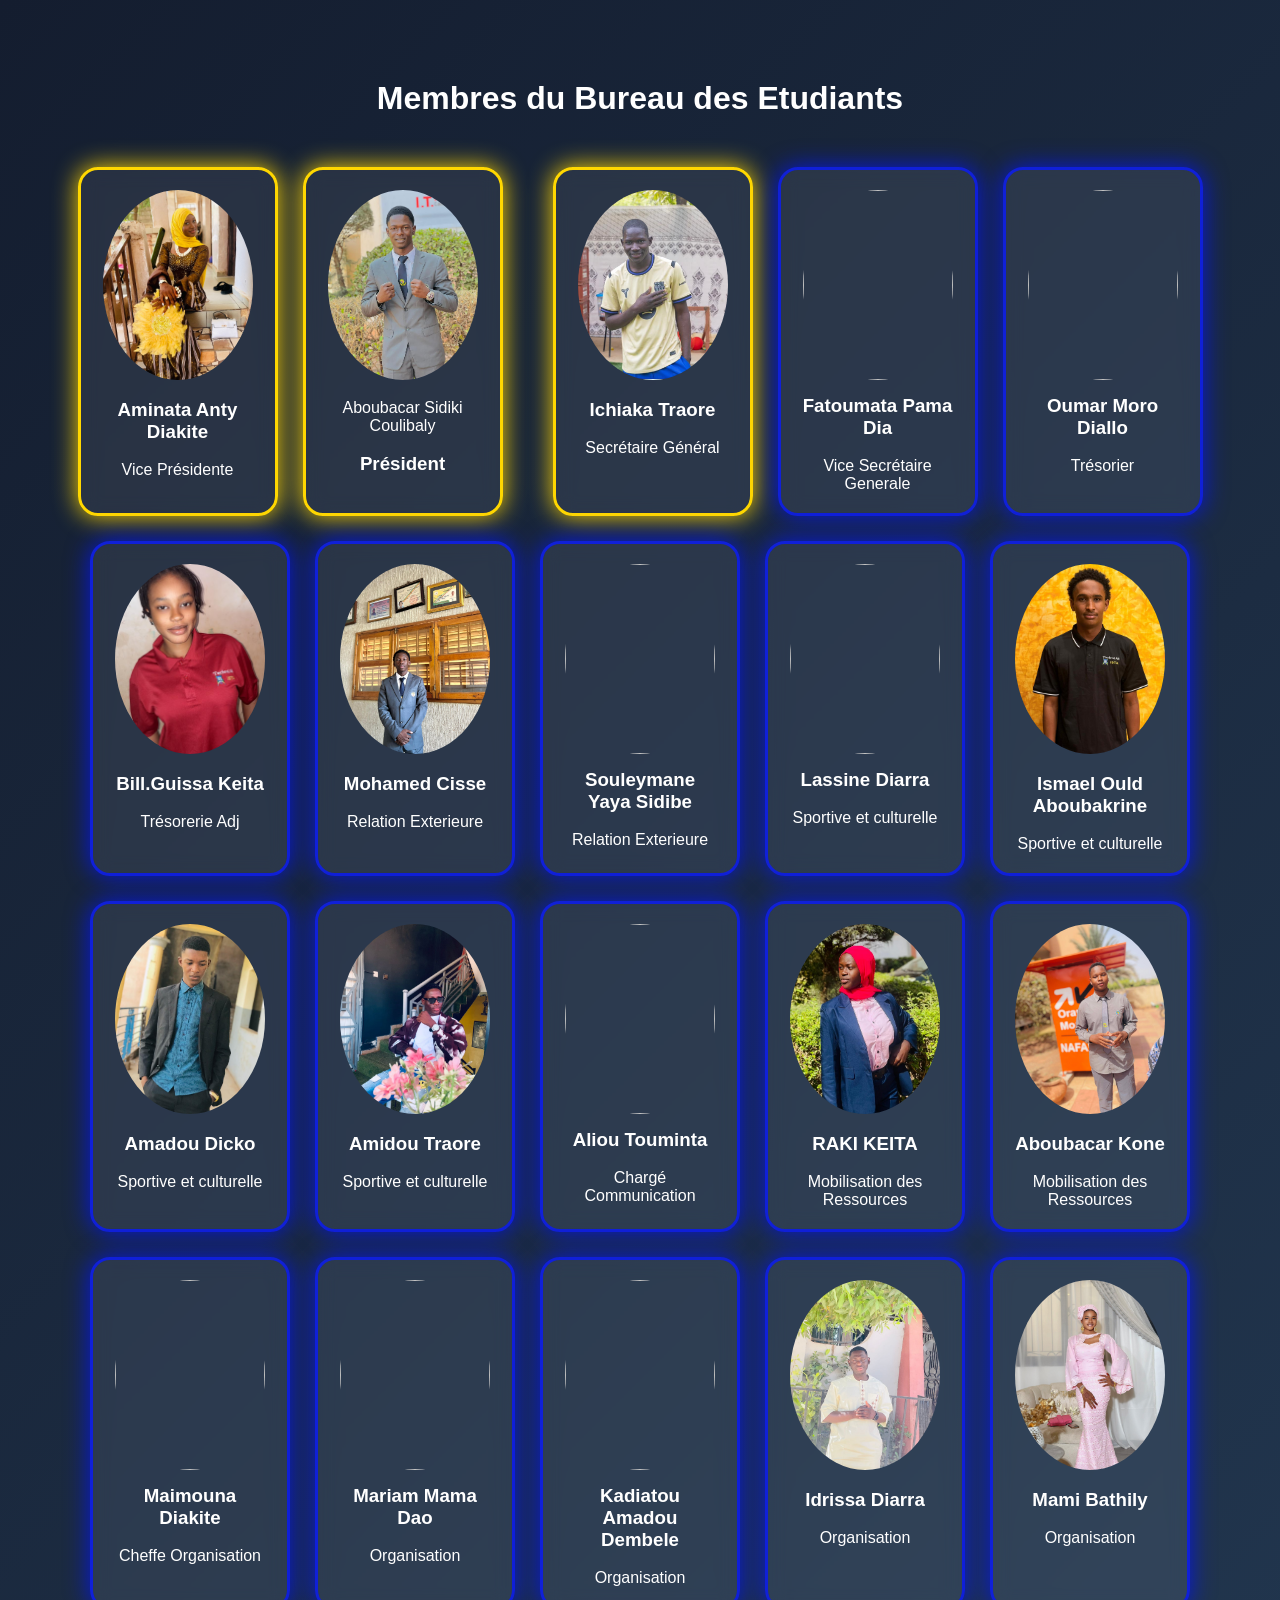
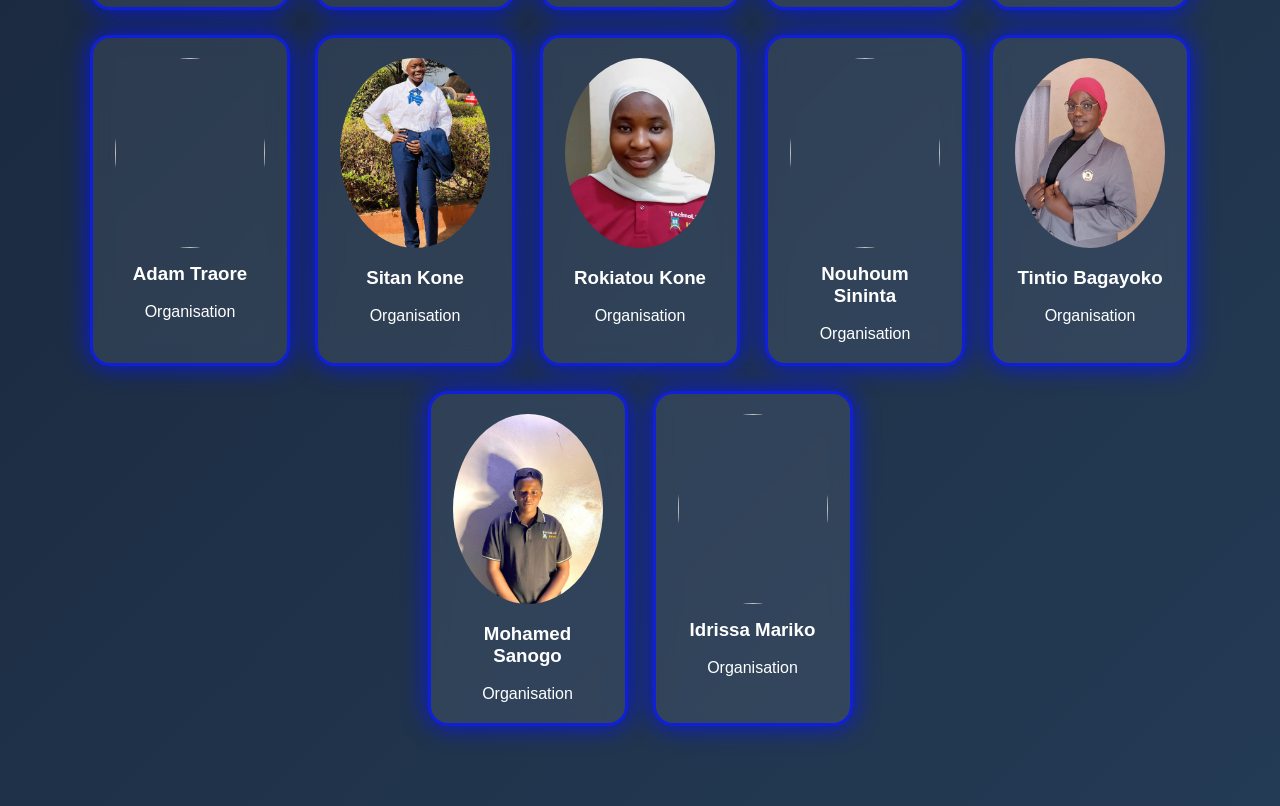
==== membres.html @ 7562a686 "Add files via upload" ====
<!DOCTYPE html>
<html lang="en">
<head>
    <meta charset="UTF-8">
    <meta name="viewport" content="width=device-width, initial-scale=1.0">
    <title>Membres</title>
    <link rel="stylesheet" href="style.css">
</head>
<body>
    <section id="members" class="members-section">
    <h2>Membres du Bureau des Etudiants</h2>
    

    <div class="members-container">

        <div class="card principal">
            <img src="image/Aminata Anty Diakite L2 FC.jpg">
            <h3>Aminata Anty Diakite</h3> <br>
            Vice Présidente <br>
        </div>
        <div class="card principal">
            <img src="image/PRES.jpeg">
            <br> Aboubacar Sidiki Coulibaly <br> <br>
            <h3>Président</h3>
        </div>
        <br>
        <div class="card principal">
            <img src="image/Ichiaka Traore.jpg">
            <h3>Ichiaka Traore</h3> <br>
            Secrétaire Général
        </div>
        <div class="card"><img src="image/Dia.jpeg"><h3>Fatoumata Pama Dia</h3> <br>Vice Secrétaire Generale</div>
        <div class="card"><img src="image/MORO.jpeg"><h3>Oumar Moro Diallo</h3> <br> Trésorier</div>
        <div class="card"><img src="image/Bill Guissq Keitq.jpeg"><h3>Bill.Guissa Keita</h3> <br> Trésorerie Adj</div>
        <div class="card"><img src="image/Mohamed Cisse L1 GLT.jpg"><h3>Mohamed Cisse</h3> <br> Relation Exterieure</div>
        <div class="card"><img src="image/Thierno.jpeg"><h3>Souleymane Yaya Sidibe</h3> <br> Relation Exterieure</div>
        <div class="card"><img src="image/lass.png"><h3>Lassine Diarra</h3> <br> Sportive et culturelle</div>
        <div class="card"><img src="image/ismael.jpeg"><h3>Ismael Ould Aboubakrine</h3> <br> Sportive et culturelle</div>
        <div class="card"><img src="image/Amadou Dicko L1 GLT.jpg"><h3>Amadou Dicko</h3> <br> Sportive et culturelle</div>
        <div class="card"><img src="image/Amidou Traore L3 GLT.jpg"><h3>Amidou Traore</h3> <br> Sportive et culturelle</div>
        <div class="card"><img src="image/Ghost.jpeg"><h3>Aliou Touminta</h3> <br> Chargé Communication</div>
        <div class="card"><img src="image/RAKI KEITA L2 MKT.jpg"><h3>RAKI KEITA</h3> <br> Mobilisation des Ressources</div>
        <div class="card"><img src="image/Aboubacar Kone.jpg"><h3>Aboubacar Kone</h3> <br> Mobilisation des Ressources</div>
        <div class="card"><img src="image/Dyjo.jpeg"><h3>Maimouna Diakite</h3> <br>Cheffe Organisation</div>
         <div class="card"><img src="image/Zel.jpeg"><h3>Mariam Mama Dao</h3> <br> Organisation</div>
        <div class="card"><img src="image/Kadiatou Amadou Dembele.jpeg"><h3>Kadiatou Amadou Dembele</h3> <br> Organisation</div>
        <div class="card"><img src="image/Idrissa Diarra L1 GLT.jpg"><h3>Idrissa Diarra</h3> <br> Organisation</div>
        <div class="card"><img src="image/Mami Bathily L2 GLT.jpg"><h3>Mami Bathily</h3> <br> Organisation</div>
        <div class="card"><img src="image/Adam Traore.jpeg"><h3>Adam Traore</h3> <br> Organisation</div>
        <div class="card"><img src="image/Sitan Kone.jpg"><h3>Sitan Kone</h3> <br> Organisation </div>
        <div class="card"><img src="image/rokiatou kone.jpeg"><h3>Rokiatou Kone</h3> <br>Organisation </div>
        <div class="card"><img src="image/Sininta.jpeg"><h3>Nouhoum Sininta</h3> <br>Organisation </div>
        <div class="card"><img src="image/tintio bagayoko.jpeg"><h3>Tintio Bagayoko</h3> <br>Organisation </div>
        <div class="card"><img src="image/Mohamed Sanago.jpeg"><h3>Mohamed Sanogo </h3><br> Organisation</div>
        <div class="card"><img src="image/Idrissa Mariko.jpeg"><h3>Idrissa Mariko </h3><br> Organisation</div>
    </div>
</section>
</body>
</html>
---- style.css ----
*{
    margin:0;
    padding:0;
    box-sizing:border-box;
    font-family:'Poppins', sans-serif;
}

body{
    background:linear-gradient(135deg,#141d2f,#243B55);
    color:white;
}

/* HERO */

.hero{
    height:100vh;
    display:flex;
    flex-direction:column;
    justify-content:center;
    align-items:center;
    text-align:center;
}

.title{
    font-size:25px;
    animation:fadeIn 1.5s ease-in-out;
}
.header-logos{
    display:flex;
    justify-content:space-between;
    align-items:center;
    padding:20px;
    background-color:linear-gradient(135deg,#141d2f,#243B55) ;
}

.header-logos img{
    height:100px;
    background-color: linear-gradient(135deg,#141d2f,#243B55);
}

.subtitle{
    margin:20px 0;
    font-size:18px;
    opacity:0.8;
    animation:fadeIn 1.5s ease-in-out;

}


.btn{
    padding:12px 25px;
    background:#00c6ff;
    border-radius:30px;
    text-decoration:none;
    color:white;
    transition:0.3s;
}

.btn:hover{
    background:#0072ff;
    transform:scale(1.1);
}

/* MEMBERS */

.members-section{
    padding:80px 40px;
    text-align:center;
}

.members-section h2{
    margin-bottom:50px;
    font-size:32px;
}

.members-container{
    display:flex;
    flex-wrap:wrap;
    justify-content:center;
    gap:25px;
    flex-wrap: wrap;
}

.card{
    background:rgba(255,255,255,0.08);
    backdrop-filter:blur(10px);
    border-radius:20px;
    padding:20px;
    width:200px;
    transition:0.4s;
     border:3px solid rgb(16, 32, 216);
    box-shadow:0 0 25px rgb(5, 23, 225);
}

.card:hover{
    transform:translateY(-10px);
}

.card img{
    width:150px;
    height:190px;
    border-radius:50%;
    object-fit:cover;
    margin-bottom:15px;
}

/* PRINCIPAL MEMBERS */

.principal{
    border:3px solid gold;
    box-shadow:0 0 25px gold;
}

/* ANIMATION */

@keyframes fadeIn{
    from{opacity:0; transform:translateY(30px);}
    to{opacity:1; transform:translateY(0);}
}

/* RESPONSIVE */

@media(max-width:768px){
    .title{font-size:30px;}
    .card{width:150px;}
}
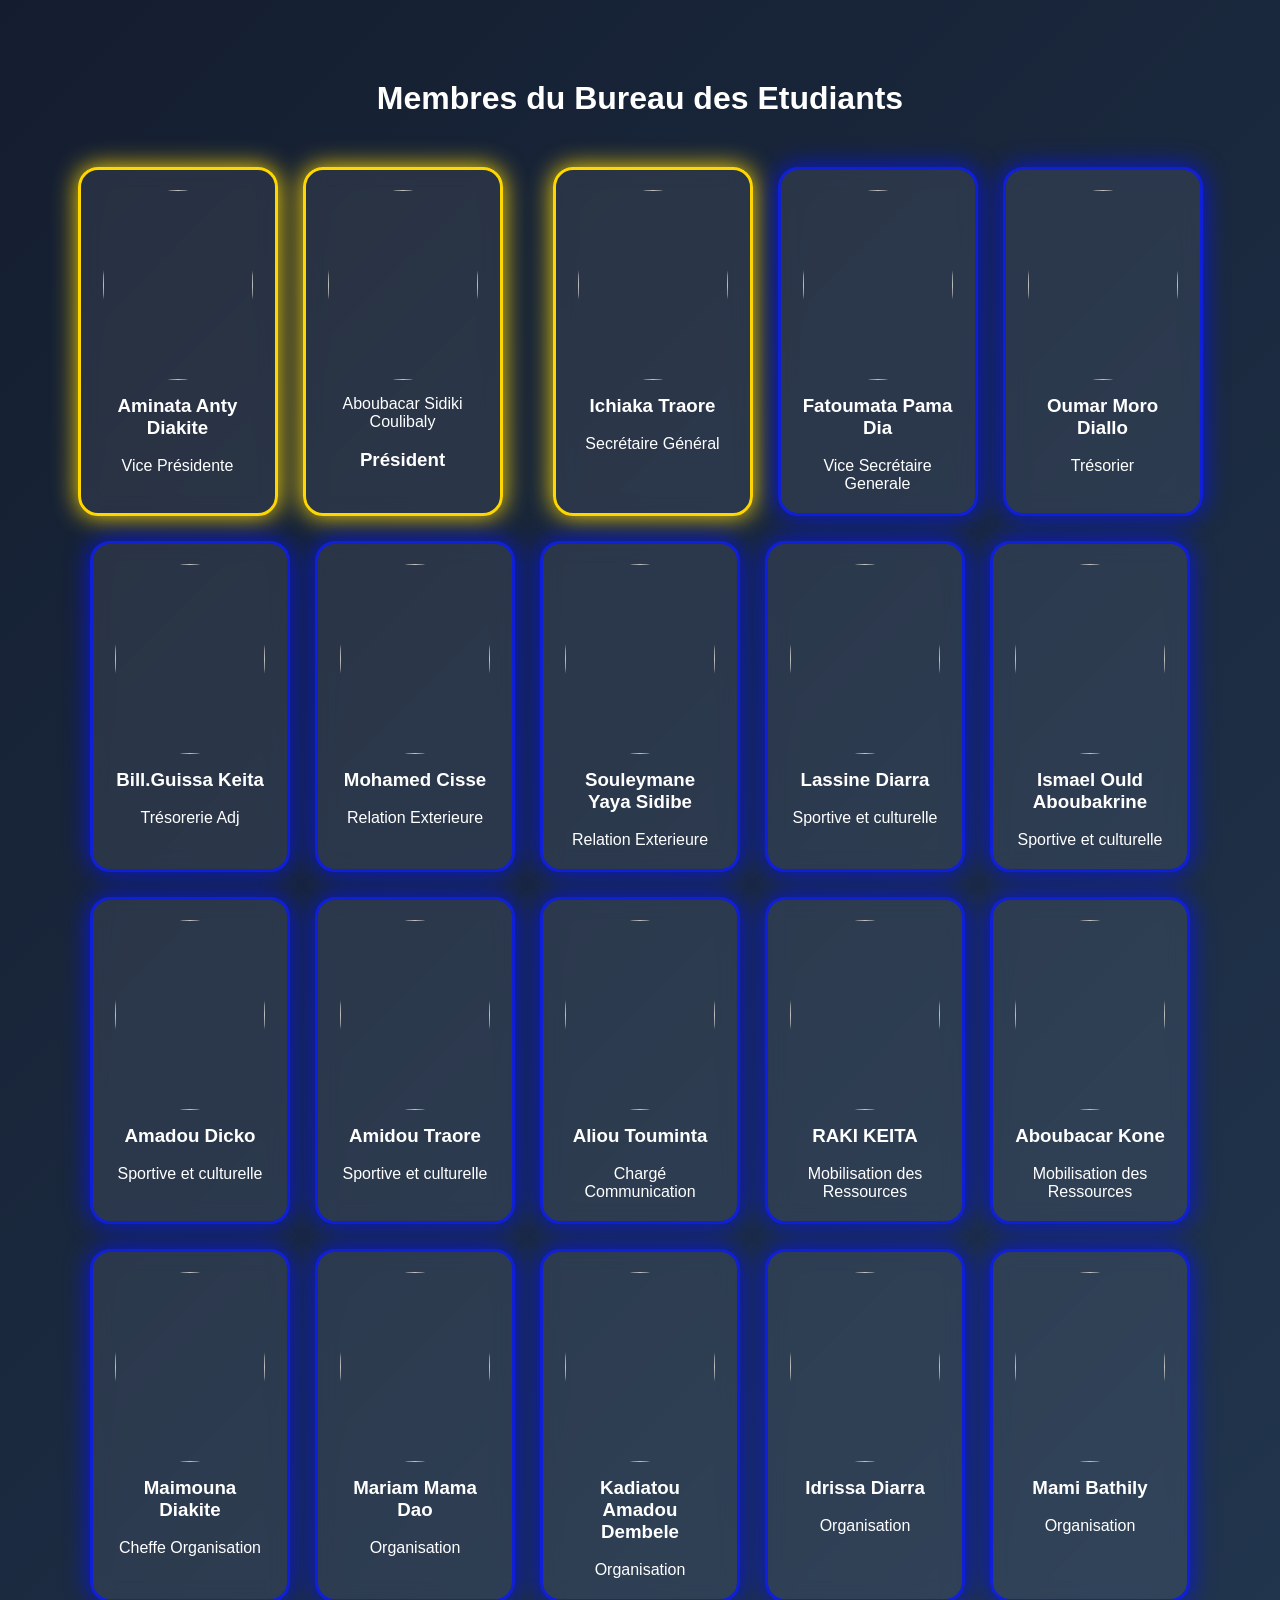
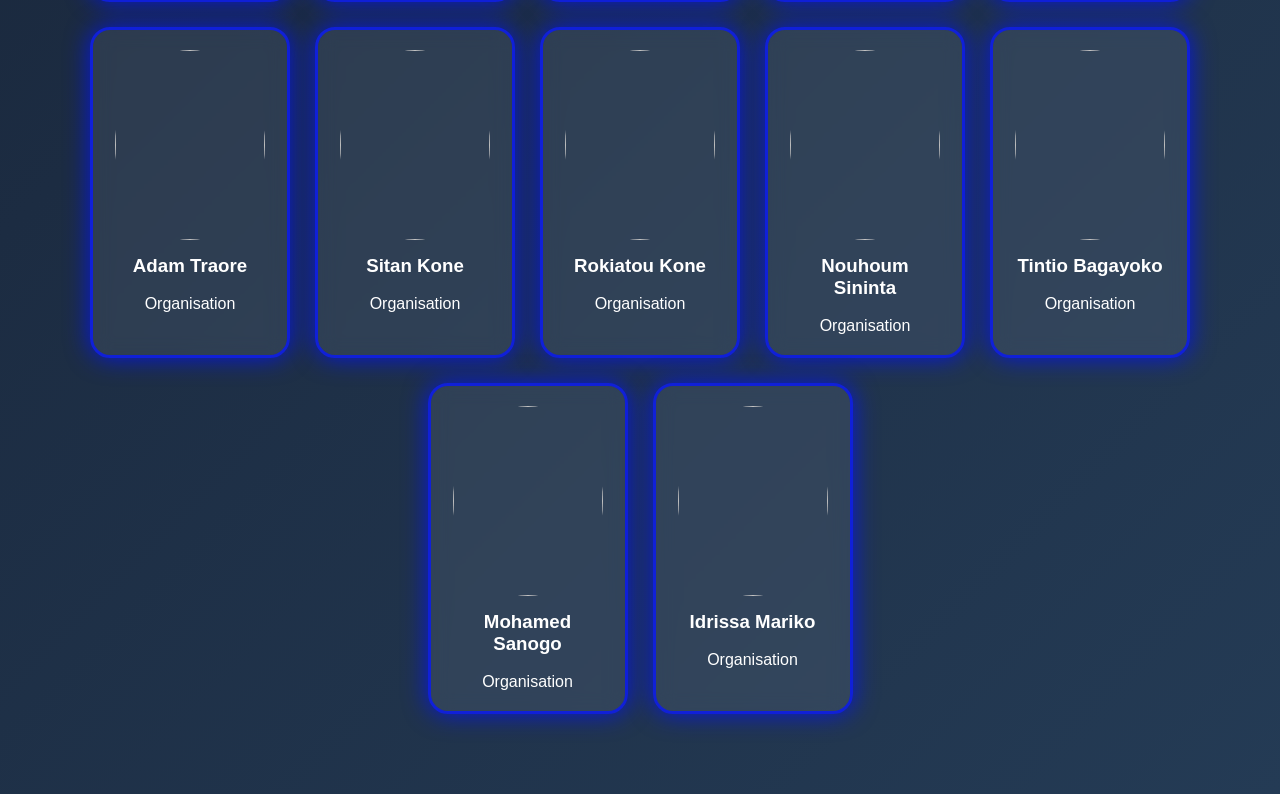
==== commit f3ae92a5: "Add files via upload" ====
--- a/membres.html
+++ b/membres.html
@@ -33,26 +33,26 @@
         <div class="card"><img src="image/MORO.jpeg"><h3>Oumar Moro Diallo</h3> <br> Trésorier</div>
         <div class="card"><img src="image/Bill Guissq Keitq.jpeg"><h3>Bill.Guissa Keita</h3> <br> Trésorerie Adj</div>
         <div class="card"><img src="image/Mohamed Cisse L1 GLT.jpg"><h3>Mohamed Cisse</h3> <br> Relation Exterieure</div>
-        <div class="card"><img src="image/Thierno.jpeg"><h3>Souleymane Yaya Sidibe</h3> <br> Relation Exterieure</div>
-        <div class="card"><img src="image/lass.png"><h3>Lassine Diarra</h3> <br> Sportive et culturelle</div>
+        <div class="card"><img src="image/YAYA.jpeg"><h3>Souleymane Yaya Sidibe</h3> <br> Relation Exterieure</div>
+        <div class="card"><img src="image/LASSINE.jpeg"><h3>Lassine Diarra</h3> <br> Sportive et culturelle</div>
         <div class="card"><img src="image/ismael.jpeg"><h3>Ismael Ould Aboubakrine</h3> <br> Sportive et culturelle</div>
         <div class="card"><img src="image/Amadou Dicko L1 GLT.jpg"><h3>Amadou Dicko</h3> <br> Sportive et culturelle</div>
         <div class="card"><img src="image/Amidou Traore L3 GLT.jpg"><h3>Amidou Traore</h3> <br> Sportive et culturelle</div>
-        <div class="card"><img src="image/Ghost.jpeg"><h3>Aliou Touminta</h3> <br> Chargé Communication</div>
+        <div class="card"><img src="image/AT.jpeg"><h3>Aliou Touminta</h3> <br> Chargé Communication</div>
         <div class="card"><img src="image/RAKI KEITA L2 MKT.jpg"><h3>RAKI KEITA</h3> <br> Mobilisation des Ressources</div>
         <div class="card"><img src="image/Aboubacar Kone.jpg"><h3>Aboubacar Kone</h3> <br> Mobilisation des Ressources</div>
-        <div class="card"><img src="image/Dyjo.jpeg"><h3>Maimouna Diakite</h3> <br>Cheffe Organisation</div>
-         <div class="card"><img src="image/Zel.jpeg"><h3>Mariam Mama Dao</h3> <br> Organisation</div>
-        <div class="card"><img src="image/Kadiatou Amadou Dembele.jpeg"><h3>Kadiatou Amadou Dembele</h3> <br> Organisation</div>
+        <div class="card"><img src="image/dijo.jpeg"><h3>Maimouna Diakite</h3> <br>Cheffe Organisation</div>
+         <div class="card"><img src="image/mariam d.jpeg"><h3>Mariam Mama Dao</h3> <br> Organisation</div>
+        <div class="card"><img src="image/KAD.jpeg"><h3>Kadiatou Amadou Dembele</h3> <br> Organisation</div>
         <div class="card"><img src="image/Idrissa Diarra L1 GLT.jpg"><h3>Idrissa Diarra</h3> <br> Organisation</div>
         <div class="card"><img src="image/Mami Bathily L2 GLT.jpg"><h3>Mami Bathily</h3> <br> Organisation</div>
         <div class="card"><img src="image/Adam Traore.jpeg"><h3>Adam Traore</h3> <br> Organisation</div>
         <div class="card"><img src="image/Sitan Kone.jpg"><h3>Sitan Kone</h3> <br> Organisation </div>
         <div class="card"><img src="image/rokiatou kone.jpeg"><h3>Rokiatou Kone</h3> <br>Organisation </div>
-        <div class="card"><img src="image/Sininta.jpeg"><h3>Nouhoum Sininta</h3> <br>Organisation </div>
+        <div class="card"><img src="image/ns.jpeg"><h3>Nouhoum Sininta</h3> <br>Organisation </div>
         <div class="card"><img src="image/tintio bagayoko.jpeg"><h3>Tintio Bagayoko</h3> <br>Organisation </div>
         <div class="card"><img src="image/Mohamed Sanago.jpeg"><h3>Mohamed Sanogo </h3><br> Organisation</div>
-        <div class="card"><img src="image/Idrissa Mariko.jpeg"><h3>Idrissa Mariko </h3><br> Organisation</div>
+        <div class="card"><img src="image/im.jpeg"><h3>Idrissa Mariko </h3><br> Organisation</div>
     </div>
 </section>
 </body>
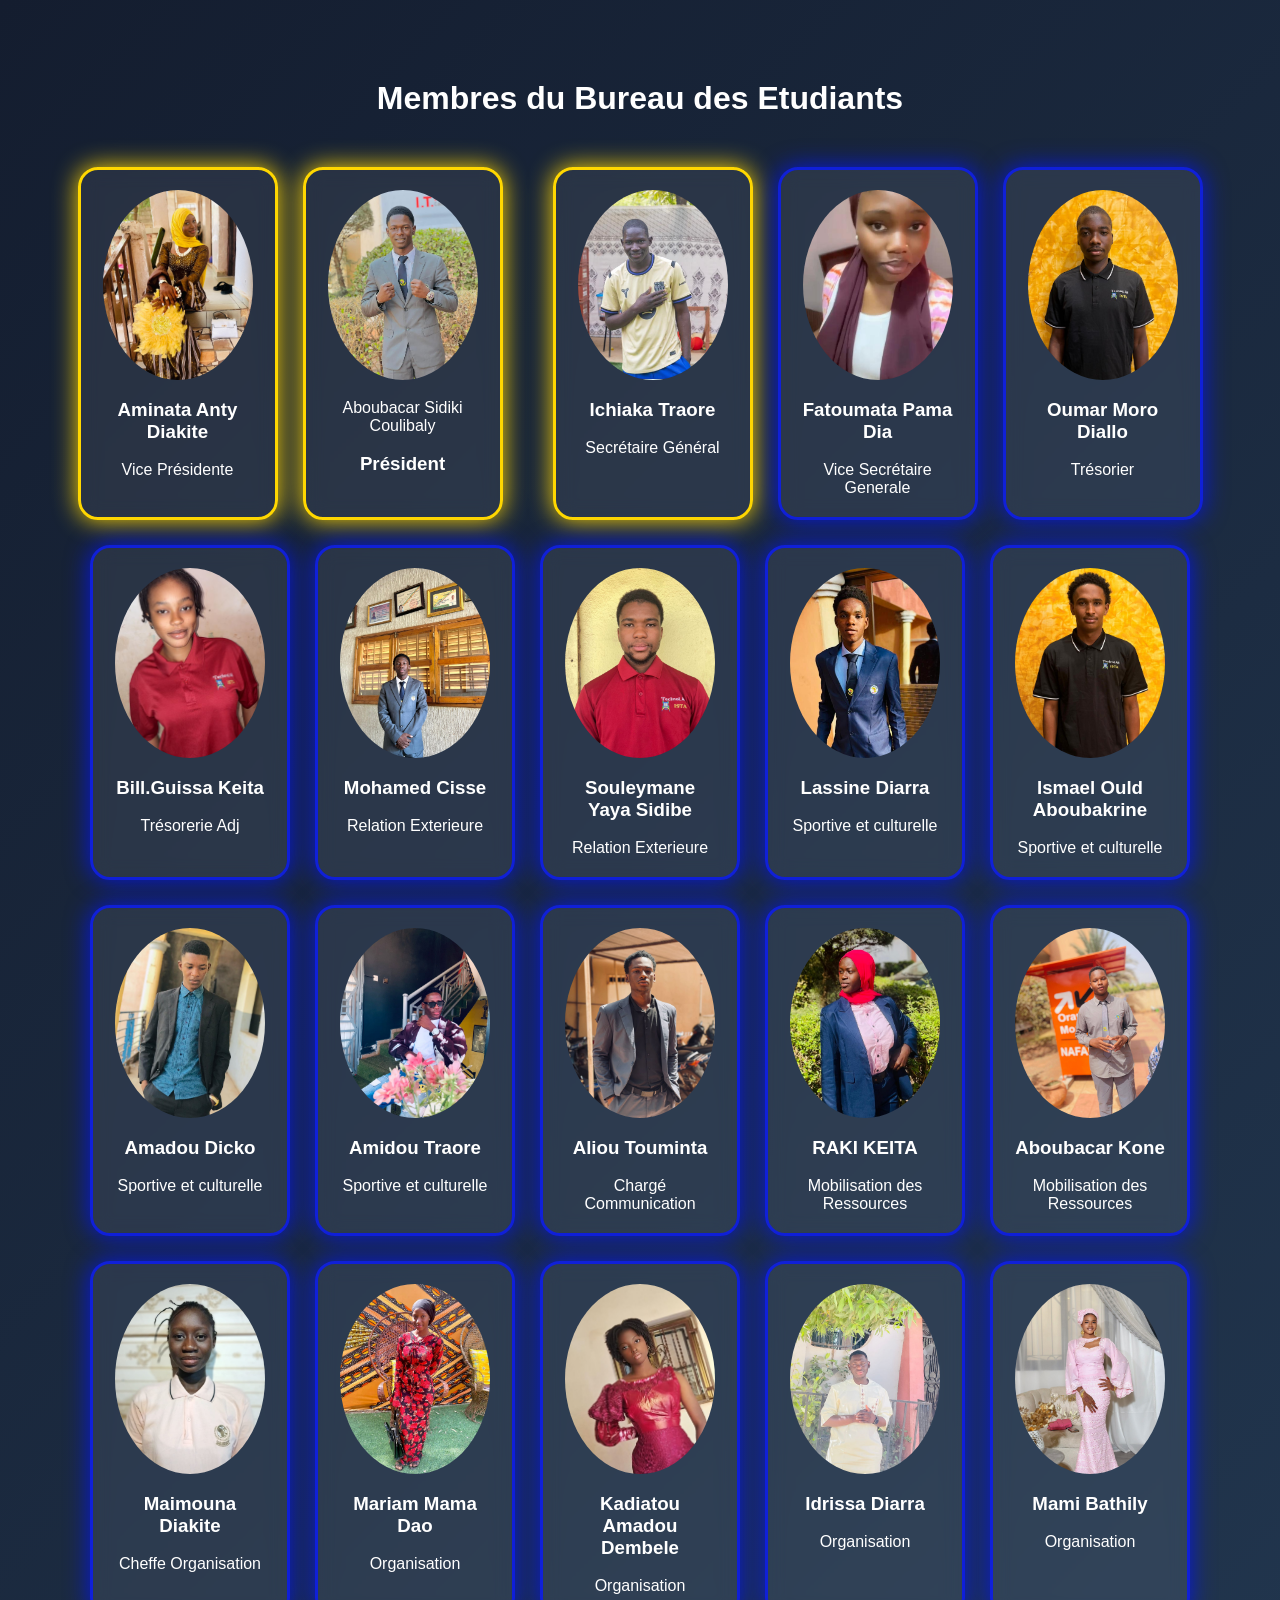
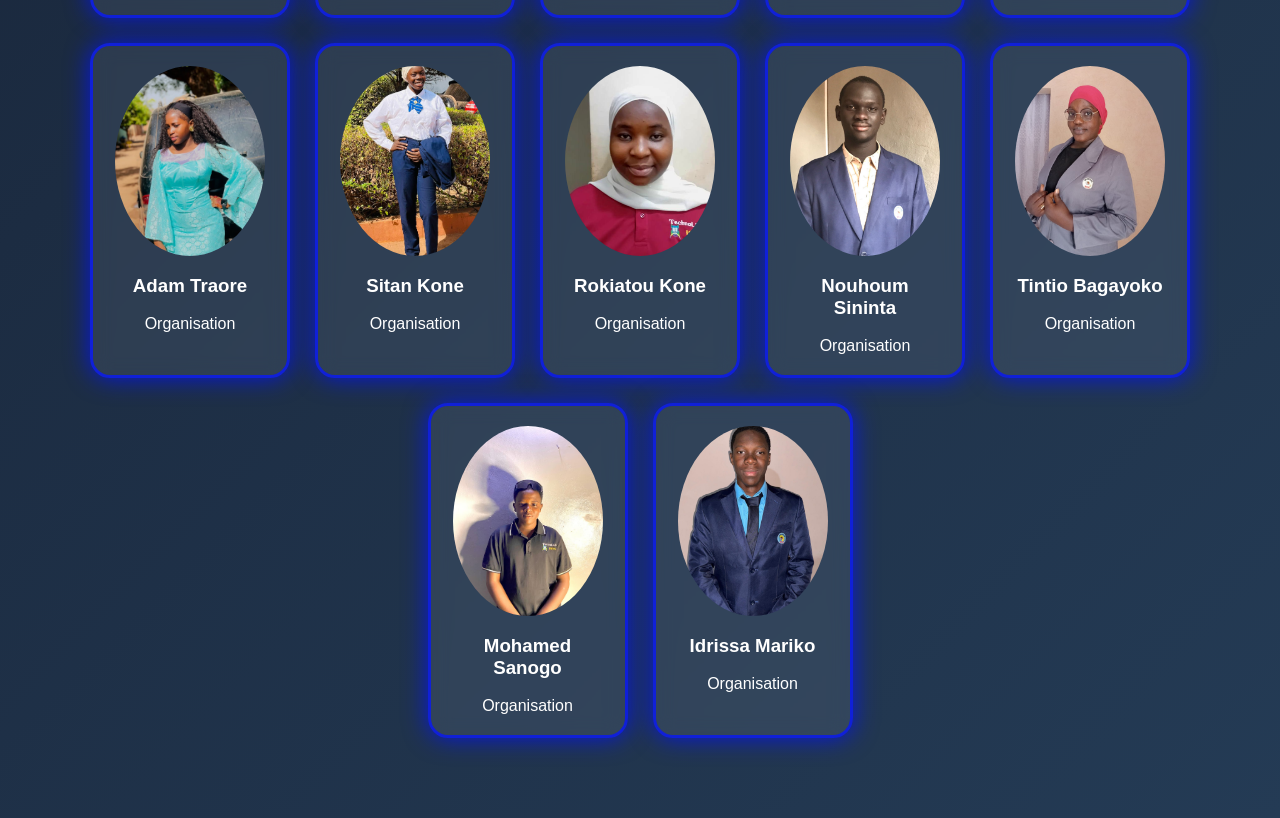
==== commit 9ee4040f: "Update membres.html" ====
--- a/membres.html
+++ b/membres.html
@@ -14,46 +14,47 @@
     <div class="members-container">
 
         <div class="card principal">
-            <img src="image/Aminata Anty Diakite L2 FC.jpg">
+            <img src="images/Aminata Anty Diakite L2 FC.jpg">
             <h3>Aminata Anty Diakite</h3> <br>
             Vice Présidente <br>
         </div>
         <div class="card principal">
-            <img src="image/PRES.jpeg">
+            <img src="images/PRES.jpeg">
             <br> Aboubacar Sidiki Coulibaly <br> <br>
             <h3>Président</h3>
         </div>
         <br>
         <div class="card principal">
-            <img src="image/Ichiaka Traore.jpg">
+            <img src="images/Ichiaka Traore.jpg">
             <h3>Ichiaka Traore</h3> <br>
             Secrétaire Général
         </div>
-        <div class="card"><img src="image/Dia.jpeg"><h3>Fatoumata Pama Dia</h3> <br>Vice Secrétaire Generale</div>
-        <div class="card"><img src="image/MORO.jpeg"><h3>Oumar Moro Diallo</h3> <br> Trésorier</div>
-        <div class="card"><img src="image/Bill Guissq Keitq.jpeg"><h3>Bill.Guissa Keita</h3> <br> Trésorerie Adj</div>
-        <div class="card"><img src="image/Mohamed Cisse L1 GLT.jpg"><h3>Mohamed Cisse</h3> <br> Relation Exterieure</div>
-        <div class="card"><img src="image/YAYA.jpeg"><h3>Souleymane Yaya Sidibe</h3> <br> Relation Exterieure</div>
-        <div class="card"><img src="image/LASSINE.jpeg"><h3>Lassine Diarra</h3> <br> Sportive et culturelle</div>
-        <div class="card"><img src="image/ismael.jpeg"><h3>Ismael Ould Aboubakrine</h3> <br> Sportive et culturelle</div>
-        <div class="card"><img src="image/Amadou Dicko L1 GLT.jpg"><h3>Amadou Dicko</h3> <br> Sportive et culturelle</div>
-        <div class="card"><img src="image/Amidou Traore L3 GLT.jpg"><h3>Amidou Traore</h3> <br> Sportive et culturelle</div>
-        <div class="card"><img src="image/AT.jpeg"><h3>Aliou Touminta</h3> <br> Chargé Communication</div>
-        <div class="card"><img src="image/RAKI KEITA L2 MKT.jpg"><h3>RAKI KEITA</h3> <br> Mobilisation des Ressources</div>
-        <div class="card"><img src="image/Aboubacar Kone.jpg"><h3>Aboubacar Kone</h3> <br> Mobilisation des Ressources</div>
-        <div class="card"><img src="image/dijo.jpeg"><h3>Maimouna Diakite</h3> <br>Cheffe Organisation</div>
-         <div class="card"><img src="image/mariam d.jpeg"><h3>Mariam Mama Dao</h3> <br> Organisation</div>
-        <div class="card"><img src="image/KAD.jpeg"><h3>Kadiatou Amadou Dembele</h3> <br> Organisation</div>
-        <div class="card"><img src="image/Idrissa Diarra L1 GLT.jpg"><h3>Idrissa Diarra</h3> <br> Organisation</div>
-        <div class="card"><img src="image/Mami Bathily L2 GLT.jpg"><h3>Mami Bathily</h3> <br> Organisation</div>
-        <div class="card"><img src="image/Adam Traore.jpeg"><h3>Adam Traore</h3> <br> Organisation</div>
-        <div class="card"><img src="image/Sitan Kone.jpg"><h3>Sitan Kone</h3> <br> Organisation </div>
-        <div class="card"><img src="image/rokiatou kone.jpeg"><h3>Rokiatou Kone</h3> <br>Organisation </div>
-        <div class="card"><img src="image/ns.jpeg"><h3>Nouhoum Sininta</h3> <br>Organisation </div>
-        <div class="card"><img src="image/tintio bagayoko.jpeg"><h3>Tintio Bagayoko</h3> <br>Organisation </div>
-        <div class="card"><img src="image/Mohamed Sanago.jpeg"><h3>Mohamed Sanogo </h3><br> Organisation</div>
-        <div class="card"><img src="image/im.jpeg"><h3>Idrissa Mariko </h3><br> Organisation</div>
+        <div class="card"><img src="images/Dia.jpeg"><h3>Fatoumata Pama Dia</h3> <br>Vice Secrétaire Generale</div>
+        <div class="card"><img src="images/MORO.jpeg"><h3>Oumar Moro Diallo</h3> <br> Trésorier</div>
+        <div class="card"><img src="images/Bill Guissq Keitq.jpeg"><h3>Bill.Guissa Keita</h3> <br> Trésorerie Adj</div>
+        <div class="card"><img src="images/Mohamed Cisse L1 GLT.jpg"><h3>Mohamed Cisse</h3> <br> Relation Exterieure</div>
+        <div class="card"><img src="images/YAYA.jpeg"><h3>Souleymane Yaya Sidibe</h3> <br> Relation Exterieure</div>
+        <div class="card"><img src="images/LASSINE.jpeg"><h3>Lassine Diarra</h3> <br> Sportive et culturelle</div>
+        <div class="card"><img src="images/ismael.jpeg"><h3>Ismael Ould Aboubakrine</h3> <br> Sportive et culturelle</div>
+        <div class="card"><img src="images/Amadou Dicko L1 GLT.jpg"><h3>Amadou Dicko</h3> <br> Sportive et culturelle</div>
+        <div class="card"><img src="images/Amidou Traore L3 GLT.jpg"><h3>Amidou Traore</h3> <br> Sportive et culturelle</div>
+        <div class="card"><img src="images/AT.jpeg"><h3>Aliou Touminta</h3> <br> Chargé Communication</div>
+        <div class="card"><img src="images/RAKI KEITA L2 MKT.jpg"><h3>RAKI KEITA</h3> <br> Mobilisation des Ressources</div>
+        <div class="card"><img src="images/Aboubacar Kone.jpg"><h3>Aboubacar Kone</h3> <br> Mobilisation des Ressources</div>
+        <div class="card"><img src="images/dijo.jpeg"><h3>Maimouna Diakite</h3> <br>Cheffe Organisation</div>
+         <div class="card"><img src="images/mariam d.jpeg"><h3>Mariam Mama Dao</h3> <br> Organisation</div>
+        <div class="card"><img src="images/KAD.jpeg"><h3>Kadiatou Amadou Dembele</h3> <br> Organisation</div>
+        <div class="card"><img src="images/Idrissa Diarra L1 GLT.jpg"><h3>Idrissa Diarra</h3> <br> Organisation</div>
+        <div class="card"><img src="images/Mami Bathily L2 GLT.jpg"><h3>Mami Bathily</h3> <br> Organisation</div>
+        <div class="card"><img src="images/Adam Traore.jpeg"><h3>Adam Traore</h3> <br> Organisation</div>
+        <div class="card"><img src="images/Sitan Kone.jpg"><h3>Sitan Kone</h3> <br> Organisation </div>
+        <div class="card"><img src="images/rokiatou kone.jpeg"><h3>Rokiatou Kone</h3> <br>Organisation </div>
+        <div class="card"><img src="images/ns.jpeg"><h3>Nouhoum Sininta</h3> <br>Organisation </div>
+        <div class="card"><img src="images/tintio bagayoko.jpeg"><h3>Tintio Bagayoko</h3> <br>Organisation </div>
+        <div class="card"><img src="images/Mohamed Sanago.jpeg"><h3>Mohamed Sanogo </h3><br> Organisation</div>
+        <div class="card"><img src="images/im.jpeg"><h3>Idrissa Mariko </h3><br> Organisation</div>
     </div>
 </section>
 </body>
-</html>+
+</html>
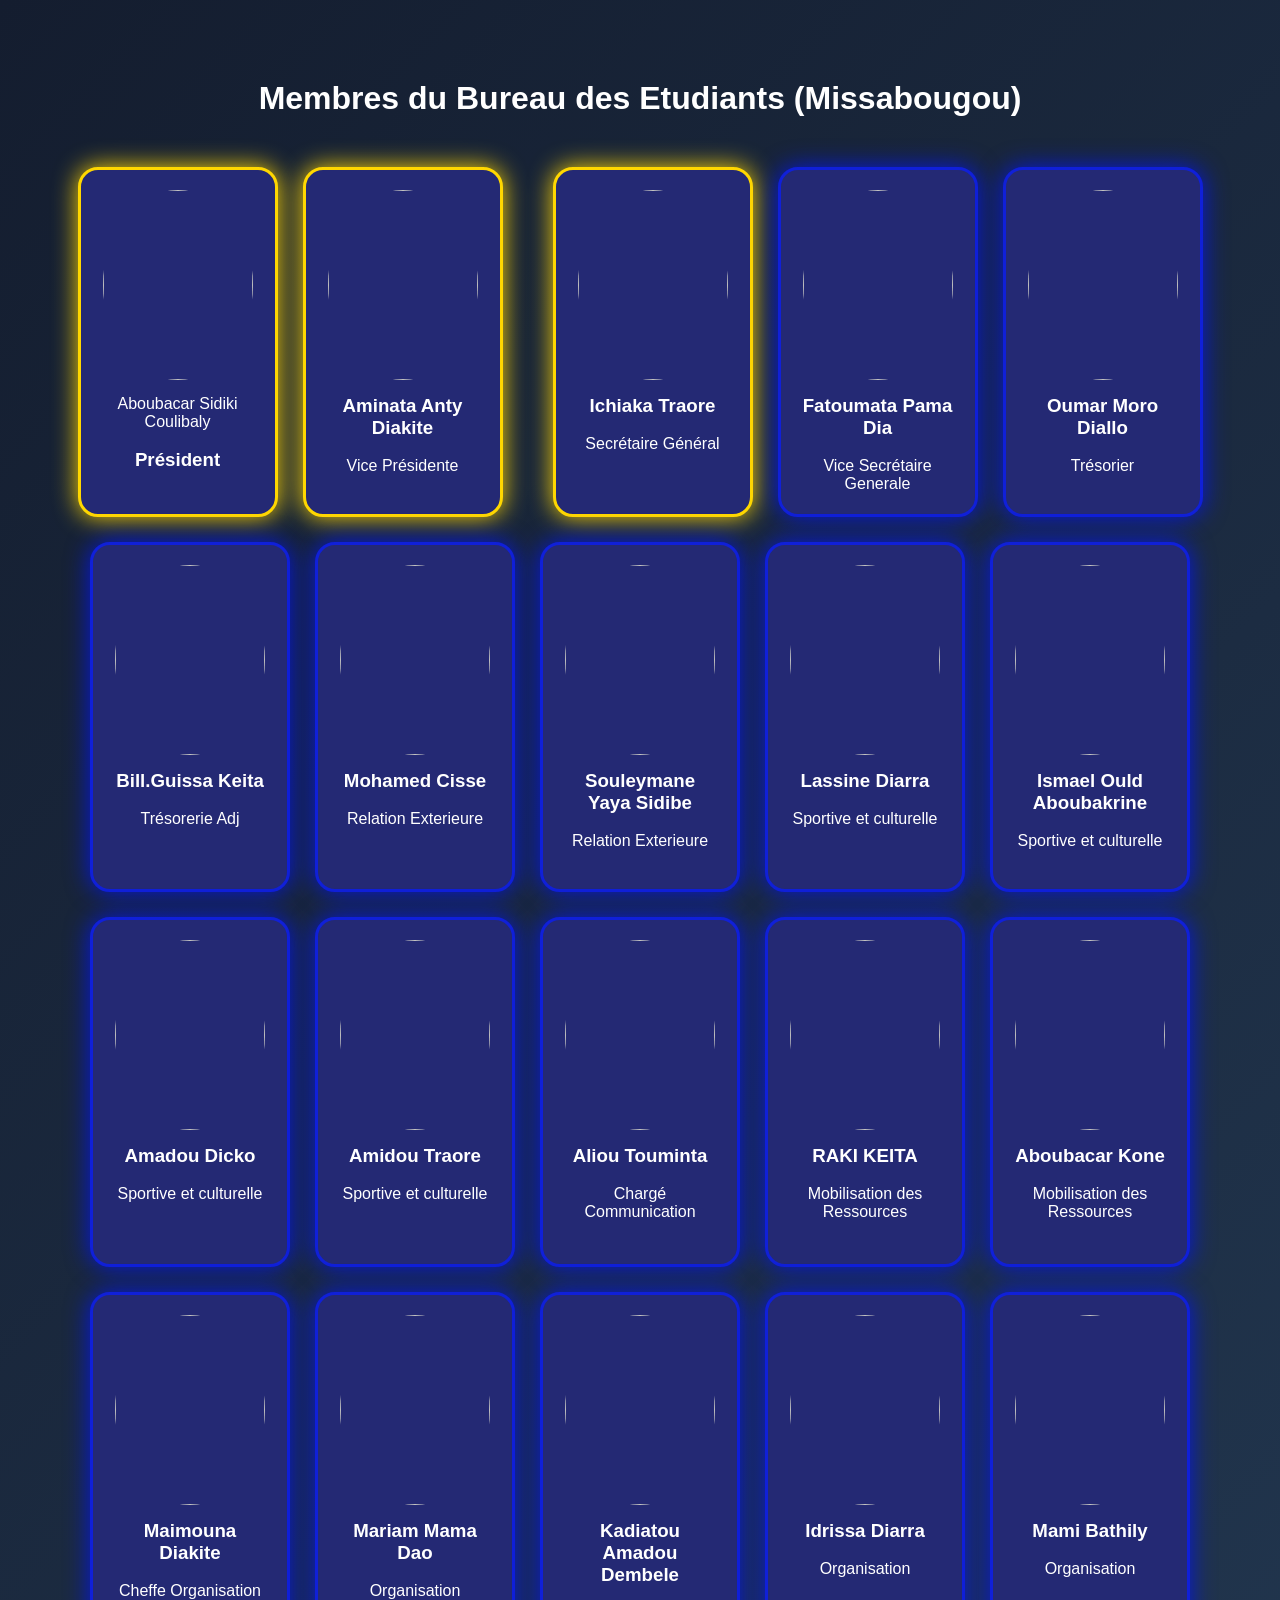
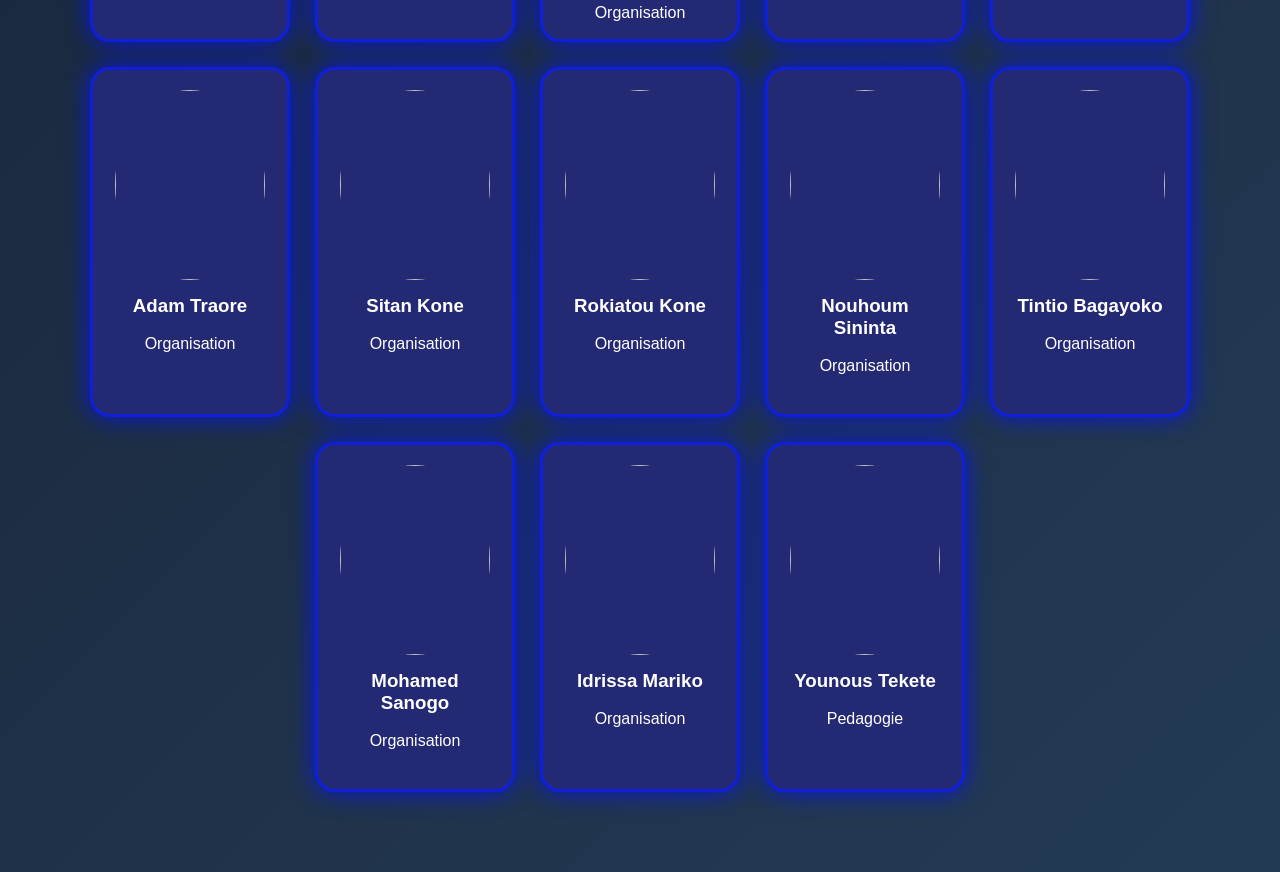
==== commit 57127e7d: "Add files via upload WEBSITE UPDATE" ====
--- a/membres.html
+++ b/membres.html
@@ -8,53 +8,54 @@
 </head>
 <body>
     <section id="members" class="members-section">
-    <h2>Membres du Bureau des Etudiants</h2>
+    <h2>Membres du Bureau des Etudiants (Missabougou)</h2>
     
 
     <div class="members-container">
 
         <div class="card principal">
-            <img src="images/Aminata Anty Diakite L2 FC.jpg">
-            <h3>Aminata Anty Diakite</h3> <br>
-            Vice Présidente <br>
-        </div>
-        <div class="card principal">
-            <img src="images/PRES.jpeg">
+           <img src="Images membres/PRES.jpeg">
             <br> Aboubacar Sidiki Coulibaly <br> <br>
             <h3>Président</h3>
         </div>
+        <div class="card principal">
+             <img src="Images membres/Aminata Anty Diakite L2 FC.jpg">
+            <h3>Aminata Anty Diakite</h3> <br>
+            Vice Présidente <br>
+            
+        </div>
         <br>
         <div class="card principal">
-            <img src="images/Ichiaka Traore.jpg">
+            <img src="Images membres/Ichiaka Traore.jpg">
             <h3>Ichiaka Traore</h3> <br>
             Secrétaire Général
         </div>
-        <div class="card"><img src="images/Dia.jpeg"><h3>Fatoumata Pama Dia</h3> <br>Vice Secrétaire Generale</div>
-        <div class="card"><img src="images/MORO.jpeg"><h3>Oumar Moro Diallo</h3> <br> Trésorier</div>
-        <div class="card"><img src="images/Bill Guissq Keitq.jpeg"><h3>Bill.Guissa Keita</h3> <br> Trésorerie Adj</div>
-        <div class="card"><img src="images/Mohamed Cisse L1 GLT.jpg"><h3>Mohamed Cisse</h3> <br> Relation Exterieure</div>
-        <div class="card"><img src="images/YAYA.jpeg"><h3>Souleymane Yaya Sidibe</h3> <br> Relation Exterieure</div>
-        <div class="card"><img src="images/LASSINE.jpeg"><h3>Lassine Diarra</h3> <br> Sportive et culturelle</div>
-        <div class="card"><img src="images/ismael.jpeg"><h3>Ismael Ould Aboubakrine</h3> <br> Sportive et culturelle</div>
-        <div class="card"><img src="images/Amadou Dicko L1 GLT.jpg"><h3>Amadou Dicko</h3> <br> Sportive et culturelle</div>
-        <div class="card"><img src="images/Amidou Traore L3 GLT.jpg"><h3>Amidou Traore</h3> <br> Sportive et culturelle</div>
-        <div class="card"><img src="images/AT.jpeg"><h3>Aliou Touminta</h3> <br> Chargé Communication</div>
-        <div class="card"><img src="images/RAKI KEITA L2 MKT.jpg"><h3>RAKI KEITA</h3> <br> Mobilisation des Ressources</div>
-        <div class="card"><img src="images/Aboubacar Kone.jpg"><h3>Aboubacar Kone</h3> <br> Mobilisation des Ressources</div>
-        <div class="card"><img src="images/dijo.jpeg"><h3>Maimouna Diakite</h3> <br>Cheffe Organisation</div>
-         <div class="card"><img src="images/mariam d.jpeg"><h3>Mariam Mama Dao</h3> <br> Organisation</div>
-        <div class="card"><img src="images/KAD.jpeg"><h3>Kadiatou Amadou Dembele</h3> <br> Organisation</div>
-        <div class="card"><img src="images/Idrissa Diarra L1 GLT.jpg"><h3>Idrissa Diarra</h3> <br> Organisation</div>
-        <div class="card"><img src="images/Mami Bathily L2 GLT.jpg"><h3>Mami Bathily</h3> <br> Organisation</div>
-        <div class="card"><img src="images/Adam Traore.jpeg"><h3>Adam Traore</h3> <br> Organisation</div>
-        <div class="card"><img src="images/Sitan Kone.jpg"><h3>Sitan Kone</h3> <br> Organisation </div>
-        <div class="card"><img src="images/rokiatou kone.jpeg"><h3>Rokiatou Kone</h3> <br>Organisation </div>
-        <div class="card"><img src="images/ns.jpeg"><h3>Nouhoum Sininta</h3> <br>Organisation </div>
-        <div class="card"><img src="images/tintio bagayoko.jpeg"><h3>Tintio Bagayoko</h3> <br>Organisation </div>
-        <div class="card"><img src="images/Mohamed Sanago.jpeg"><h3>Mohamed Sanogo </h3><br> Organisation</div>
-        <div class="card"><img src="images/im.jpeg"><h3>Idrissa Mariko </h3><br> Organisation</div>
+        <div class="card"><img src="Images membres/Dia.jpeg"><h3>Fatoumata Pama Dia</h3> <br>Vice Secrétaire Generale</div>
+        <div class="card"><img src="Images membres/MORO.jpeg"><h3>Oumar Moro Diallo</h3> <br> Trésorier</div>
+        <div class="card"><img src="Images membres/Bill Guissq Keitq.jpeg"><h3>Bill.Guissa Keita</h3> <br> Trésorerie Adj</div>
+        <div class="card"><img src="Images membres/Mohamed Cisse L1 GLT.jpg"><h3>Mohamed Cisse</h3> <br> Relation Exterieure</div>
+        <div class="card"><img src="Images membres/YAYA.jpeg"><h3>Souleymane Yaya Sidibe</h3> <br> Relation Exterieure</div>
+        <div class="card"><img src="Images membres/LASSINE.jpeg"><h3>Lassine Diarra</h3> <br> Sportive et culturelle</div>
+        <div class="card"><img src="Images membres/ismael.jpeg"><h3>Ismael Ould Aboubakrine</h3> <br> Sportive et culturelle</div>
+        <div class="card"><img src="Images membres/Amadou Dicko L1 GLT.jpg"><h3>Amadou Dicko</h3> <br> Sportive et culturelle</div>
+        <div class="card"><img src="Images membres/Amidou Traore L3 GLT.jpg"><h3>Amidou Traore</h3> <br> Sportive et culturelle</div>
+        <div class="card"><img src="Images membres/AT.jpeg"><h3>Aliou Touminta</h3> <br> Chargé Communication</div>
+        <div class="card"><img src="Images membres/RAKI KEITA L2 MKT.jpg"><h3>RAKI KEITA</h3> <br> Mobilisation des Ressources</div>
+        <div class="card"><img src="Images membres/Aboubacar Kone.jpg"><h3>Aboubacar Kone</h3> <br> Mobilisation des Ressources</div>
+        <div class="card"><img src="Images membres/Dyjo.jpg"><h3>Maimouna Diakite</h3> <br>Cheffe Organisation</div>
+         <div class="card"><img src="Images membres/mariam d.jpeg"><h3>Mariam Mama Dao</h3> <br> Organisation</div>
+        <div class="card"><img src="Images membres/KAD.jpeg"><h3>Kadiatou Amadou Dembele</h3> <br> Organisation</div>
+        <div class="card"><img src="Images membres/Idrissa Diarra L1 GLT.jpg"><h3>Idrissa Diarra</h3> <br> Organisation</div>
+        <div class="card"><img src="Images membres/Mami Bathily L2 GLT.jpg"><h3>Mami Bathily</h3> <br> Organisation</div>
+        <div class="card"><img src="Images membres/Adam Traore.jpeg"><h3>Adam Traore</h3> <br> Organisation</div>
+        <div class="card"><img src="Images membres/SK.png"><h3>Sitan Kone</h3> <br> Organisation </div>
+        <div class="card"><img src="Images membres/rokiatou kone.jpeg"><h3>Rokiatou Kone</h3> <br>Organisation </div>
+        <div class="card"><img src="Images membres/ns.jpeg"><h3>Nouhoum Sininta</h3> <br>Organisation </div>
+        <div class="card"><img src="Images membres/tintio bagayoko.jpeg"><h3>Tintio Bagayoko</h3> <br>Organisation </div>
+        <div class="card"><img src="Images membres/Mohamed Sanago.jpeg"><h3>Mohamed Sanogo </h3><br> Organisation</div>
+        <div class="card"><img src="Images membres/im.jpeg"><h3>Idrissa Mariko </h3><br> Organisation</div>
+        <div class="card"><img src="Images membres/tekete.jpeg"><h3>Younous Tekete</h3><br>Pedagogie</div>
     </div>
 </section>
 </body>
-
-</html>
+</html>
--- a/style.css
+++ b/style.css
@@ -82,7 +82,7 @@
 }
 
 .card{
-    background:rgba(255,255,255,0.08);
+    background: rgb(36, 41, 116);
     backdrop-filter:blur(10px);
     border-radius:20px;
     padding:20px;
@@ -90,6 +90,7 @@
     transition:0.4s;
      border:3px solid rgb(16, 32, 216);
     box-shadow:0 0 25px rgb(5, 23, 225);
+    height: 350px;
 }
 
 .card:hover{
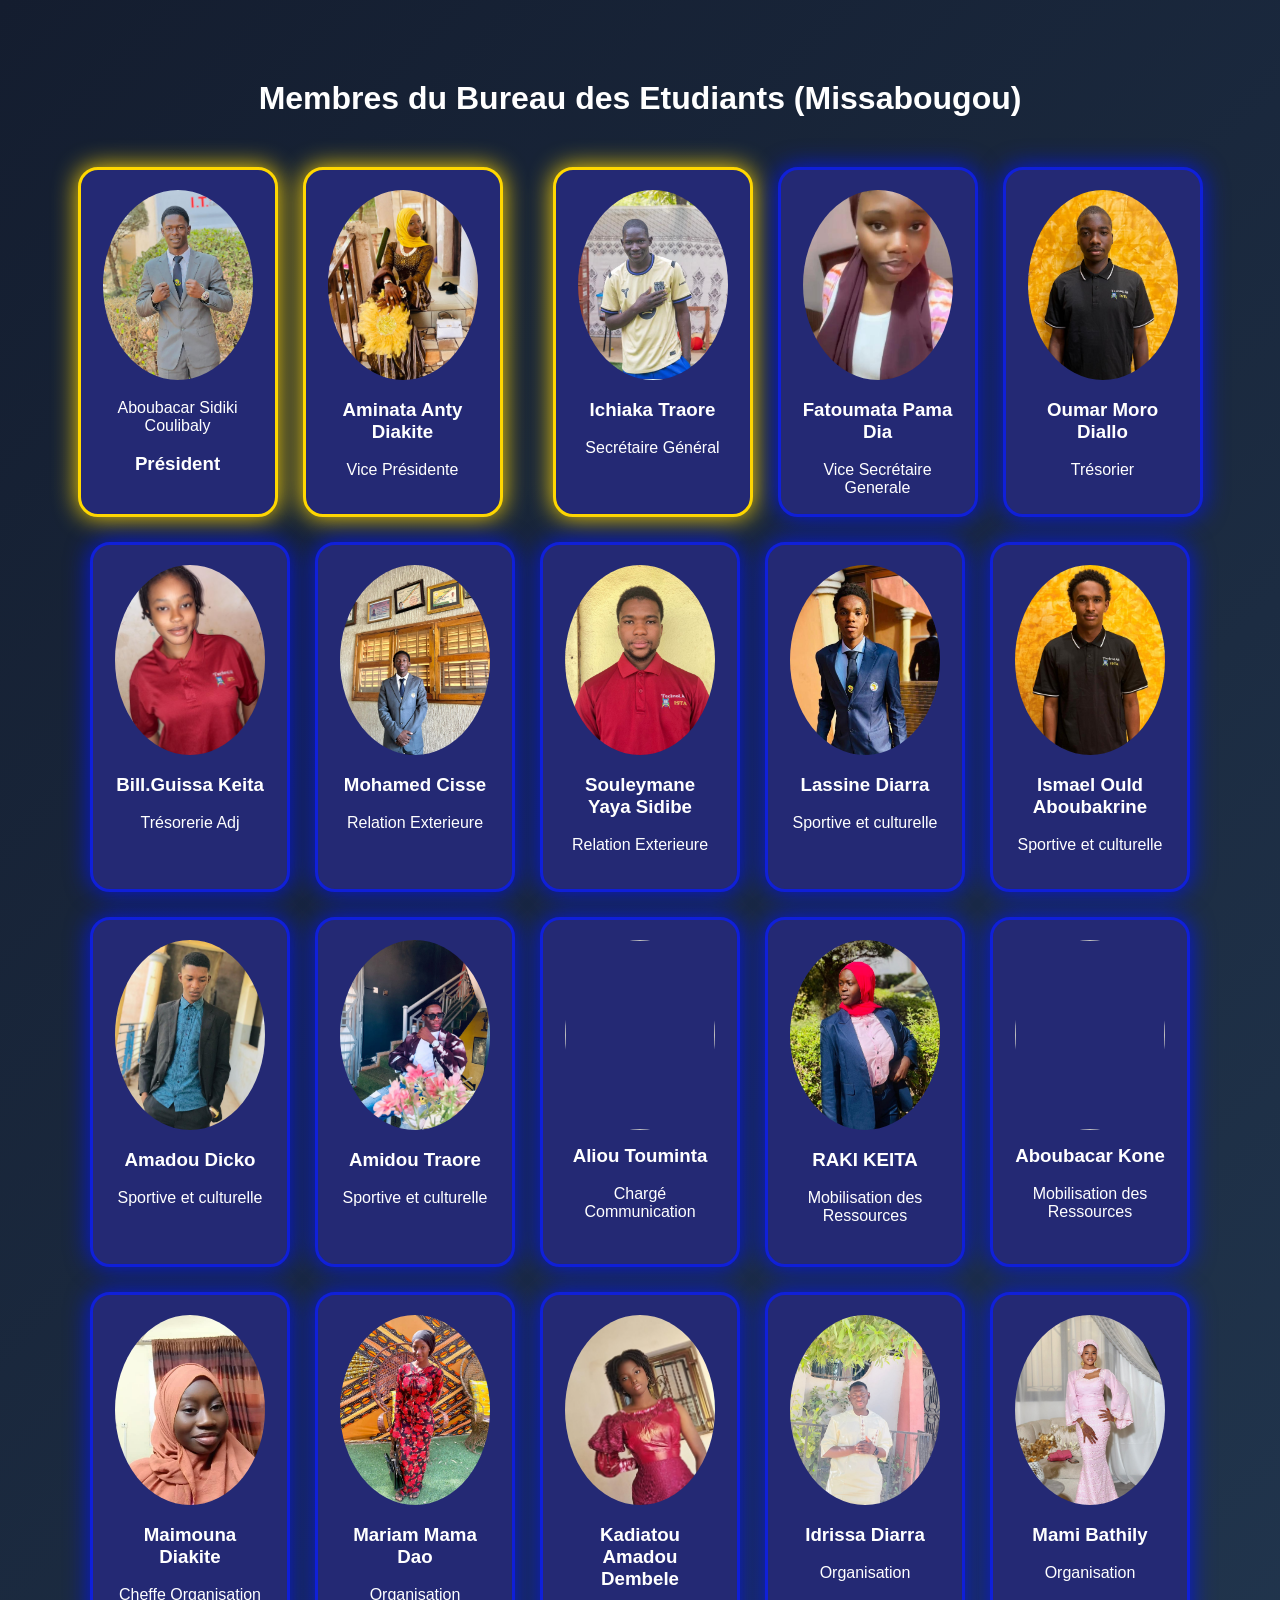
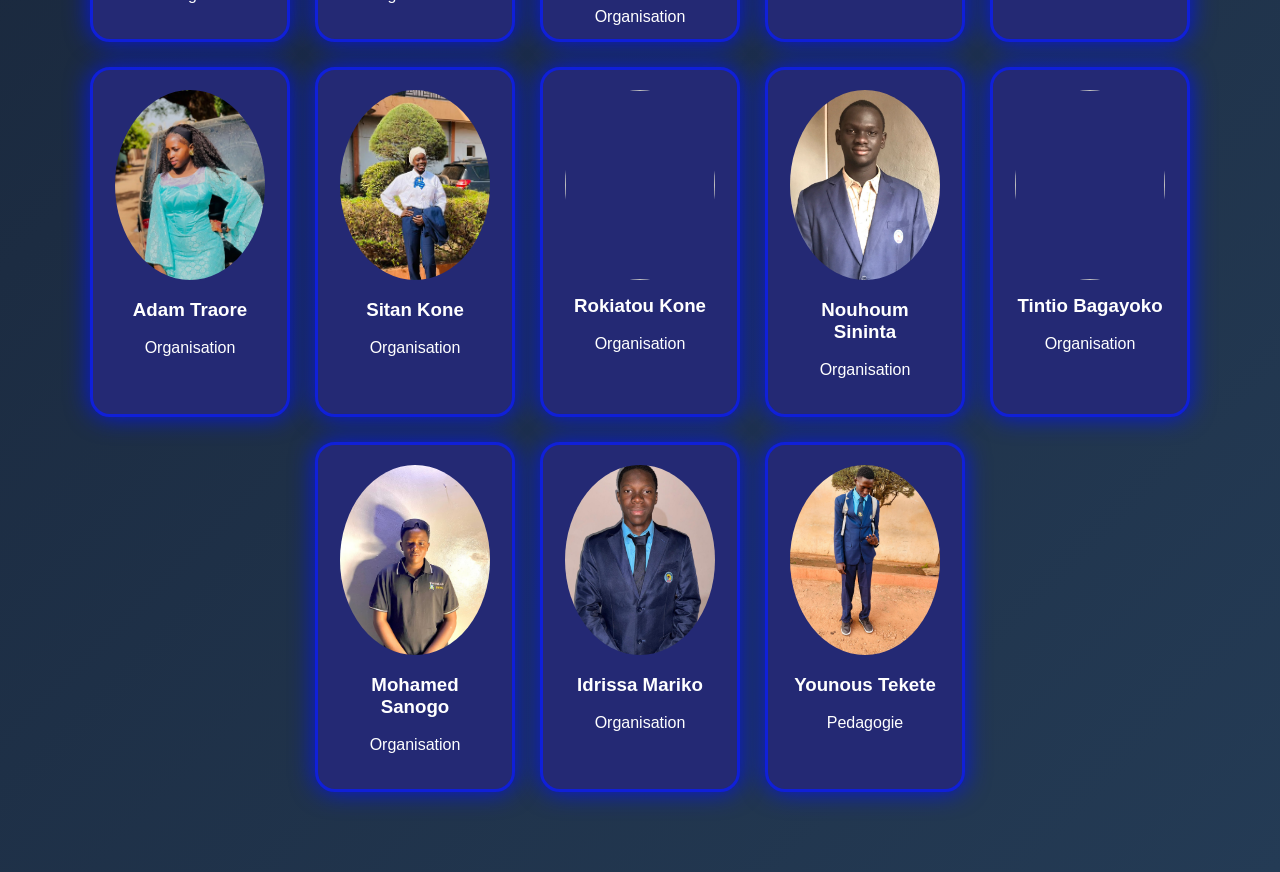
==== commit 894793ae: "correction of img errors" ====
--- a/membres.html
+++ b/membres.html
@@ -14,48 +14,48 @@
     <div class="members-container">
 
         <div class="card principal">
-           <img src="Images membres/PRES.jpeg">
+           <img src="PRES.jpeg">
             <br> Aboubacar Sidiki Coulibaly <br> <br>
             <h3>Président</h3>
         </div>
         <div class="card principal">
-             <img src="Images membres/Aminata Anty Diakite L2 FC.jpg">
+             <img src="Aminata Anty Diakite L2 FC.jpg">
             <h3>Aminata Anty Diakite</h3> <br>
             Vice Présidente <br>
             
         </div>
         <br>
         <div class="card principal">
-            <img src="Images membres/Ichiaka Traore.jpg">
+            <img src="Ichiaka Traore.jpg">
             <h3>Ichiaka Traore</h3> <br>
             Secrétaire Général
         </div>
-        <div class="card"><img src="Images membres/Dia.jpeg"><h3>Fatoumata Pama Dia</h3> <br>Vice Secrétaire Generale</div>
-        <div class="card"><img src="Images membres/MORO.jpeg"><h3>Oumar Moro Diallo</h3> <br> Trésorier</div>
-        <div class="card"><img src="Images membres/Bill Guissq Keitq.jpeg"><h3>Bill.Guissa Keita</h3> <br> Trésorerie Adj</div>
-        <div class="card"><img src="Images membres/Mohamed Cisse L1 GLT.jpg"><h3>Mohamed Cisse</h3> <br> Relation Exterieure</div>
-        <div class="card"><img src="Images membres/YAYA.jpeg"><h3>Souleymane Yaya Sidibe</h3> <br> Relation Exterieure</div>
-        <div class="card"><img src="Images membres/LASSINE.jpeg"><h3>Lassine Diarra</h3> <br> Sportive et culturelle</div>
-        <div class="card"><img src="Images membres/ismael.jpeg"><h3>Ismael Ould Aboubakrine</h3> <br> Sportive et culturelle</div>
-        <div class="card"><img src="Images membres/Amadou Dicko L1 GLT.jpg"><h3>Amadou Dicko</h3> <br> Sportive et culturelle</div>
-        <div class="card"><img src="Images membres/Amidou Traore L3 GLT.jpg"><h3>Amidou Traore</h3> <br> Sportive et culturelle</div>
-        <div class="card"><img src="Images membres/AT.jpeg"><h3>Aliou Touminta</h3> <br> Chargé Communication</div>
-        <div class="card"><img src="Images membres/RAKI KEITA L2 MKT.jpg"><h3>RAKI KEITA</h3> <br> Mobilisation des Ressources</div>
-        <div class="card"><img src="Images membres/Aboubacar Kone.jpg"><h3>Aboubacar Kone</h3> <br> Mobilisation des Ressources</div>
-        <div class="card"><img src="Images membres/Dyjo.jpg"><h3>Maimouna Diakite</h3> <br>Cheffe Organisation</div>
-         <div class="card"><img src="Images membres/mariam d.jpeg"><h3>Mariam Mama Dao</h3> <br> Organisation</div>
-        <div class="card"><img src="Images membres/KAD.jpeg"><h3>Kadiatou Amadou Dembele</h3> <br> Organisation</div>
-        <div class="card"><img src="Images membres/Idrissa Diarra L1 GLT.jpg"><h3>Idrissa Diarra</h3> <br> Organisation</div>
-        <div class="card"><img src="Images membres/Mami Bathily L2 GLT.jpg"><h3>Mami Bathily</h3> <br> Organisation</div>
-        <div class="card"><img src="Images membres/Adam Traore.jpeg"><h3>Adam Traore</h3> <br> Organisation</div>
-        <div class="card"><img src="Images membres/SK.png"><h3>Sitan Kone</h3> <br> Organisation </div>
-        <div class="card"><img src="Images membres/rokiatou kone.jpeg"><h3>Rokiatou Kone</h3> <br>Organisation </div>
-        <div class="card"><img src="Images membres/ns.jpeg"><h3>Nouhoum Sininta</h3> <br>Organisation </div>
-        <div class="card"><img src="Images membres/tintio bagayoko.jpeg"><h3>Tintio Bagayoko</h3> <br>Organisation </div>
-        <div class="card"><img src="Images membres/Mohamed Sanago.jpeg"><h3>Mohamed Sanogo </h3><br> Organisation</div>
-        <div class="card"><img src="Images membres/im.jpeg"><h3>Idrissa Mariko </h3><br> Organisation</div>
-        <div class="card"><img src="Images membres/tekete.jpeg"><h3>Younous Tekete</h3><br>Pedagogie</div>
+        <div class="card"><img src="Dia.jpeg"><h3>Fatoumata Pama Dia</h3> <br>Vice Secrétaire Generale</div>
+        <div class="card"><img src="MORO.jpeg"><h3>Oumar Moro Diallo</h3> <br> Trésorier</div>
+        <div class="card"><img src="Bill Guissq Keitq.jpeg"><h3>Bill.Guissa Keita</h3> <br> Trésorerie Adj</div>
+        <div class="card"><img src="Mohamed Cisse L1 GLT.jpg"><h3>Mohamed Cisse</h3> <br> Relation Exterieure</div>
+        <div class="card"><img src="YAYA.jpeg"><h3>Souleymane Yaya Sidibe</h3> <br> Relation Exterieure</div>
+        <div class="card"><img src="LASSINE.jpeg"><h3>Lassine Diarra</h3> <br> Sportive et culturelle</div>
+        <div class="card"><img src="ismael.jpeg"><h3>Ismael Ould Aboubakrine</h3> <br> Sportive et culturelle</div>
+        <div class="card"><img src="Amadou Dicko L1 GLT.jpg"><h3>Amadou Dicko</h3> <br> Sportive et culturelle</div>
+        <div class="card"><img src="Amidou Traore L3 GLT.jpg"><h3>Amidou Traore</h3> <br> Sportive et culturelle</div>
+        <div class="card"><img src="AT.jpeg"><h3>Aliou Touminta</h3> <br> Chargé Communication</div>
+        <div class="card"><img src="RAKI KEITA L2 MKT.jpg"><h3>RAKI KEITA</h3> <br> Mobilisation des Ressources</div>
+        <div class="card"><img src="Aboubacar Kone.jpg"><h3>Aboubacar Kone</h3> <br> Mobilisation des Ressources</div>
+        <div class="card"><img src="Dyjo.jpg"><h3>Maimouna Diakite</h3> <br>Cheffe Organisation</div>
+         <div class="card"><img src="mariam d.jpeg"><h3>Mariam Mama Dao</h3> <br> Organisation</div>
+        <div class="card"><img src="KAD.jpeg"><h3>Kadiatou Amadou Dembele</h3> <br> Organisation</div>
+        <div class="card"><img src="Idrissa Diarra L1 GLT.jpg"><h3>Idrissa Diarra</h3> <br> Organisation</div>
+        <div class="card"><img src="Mami Bathily L2 GLT.jpg"><h3>Mami Bathily</h3> <br> Organisation</div>
+        <div class="card"><img src="Adam Traore.jpeg"><h3>Adam Traore</h3> <br> Organisation</div>
+        <div class="card"><img src="SK.png"><h3>Sitan Kone</h3> <br> Organisation </div>
+        <div class="card"><img src="Irokiatou kone.jpeg"><h3>Rokiatou Kone</h3> <br>Organisation </div>
+        <div class="card"><img src="ns.jpeg"><h3>Nouhoum Sininta</h3> <br>Organisation </div>
+        <div class="card"><img src="tintio bagayoko.jpeg"><h3>Tintio Bagayoko</h3> <br>Organisation </div>
+        <div class="card"><img src="Mohamed Sanago.jpeg"><h3>Mohamed Sanogo </h3><br> Organisation</div>
+        <div class="card"><img src="im.jpeg"><h3>Idrissa Mariko </h3><br> Organisation</div>
+        <div class="card"><img src="tekete.jpeg"><h3>Younous Tekete</h3><br>Pedagogie</div>
     </div>
 </section>
 </body>
-</html>+</html>
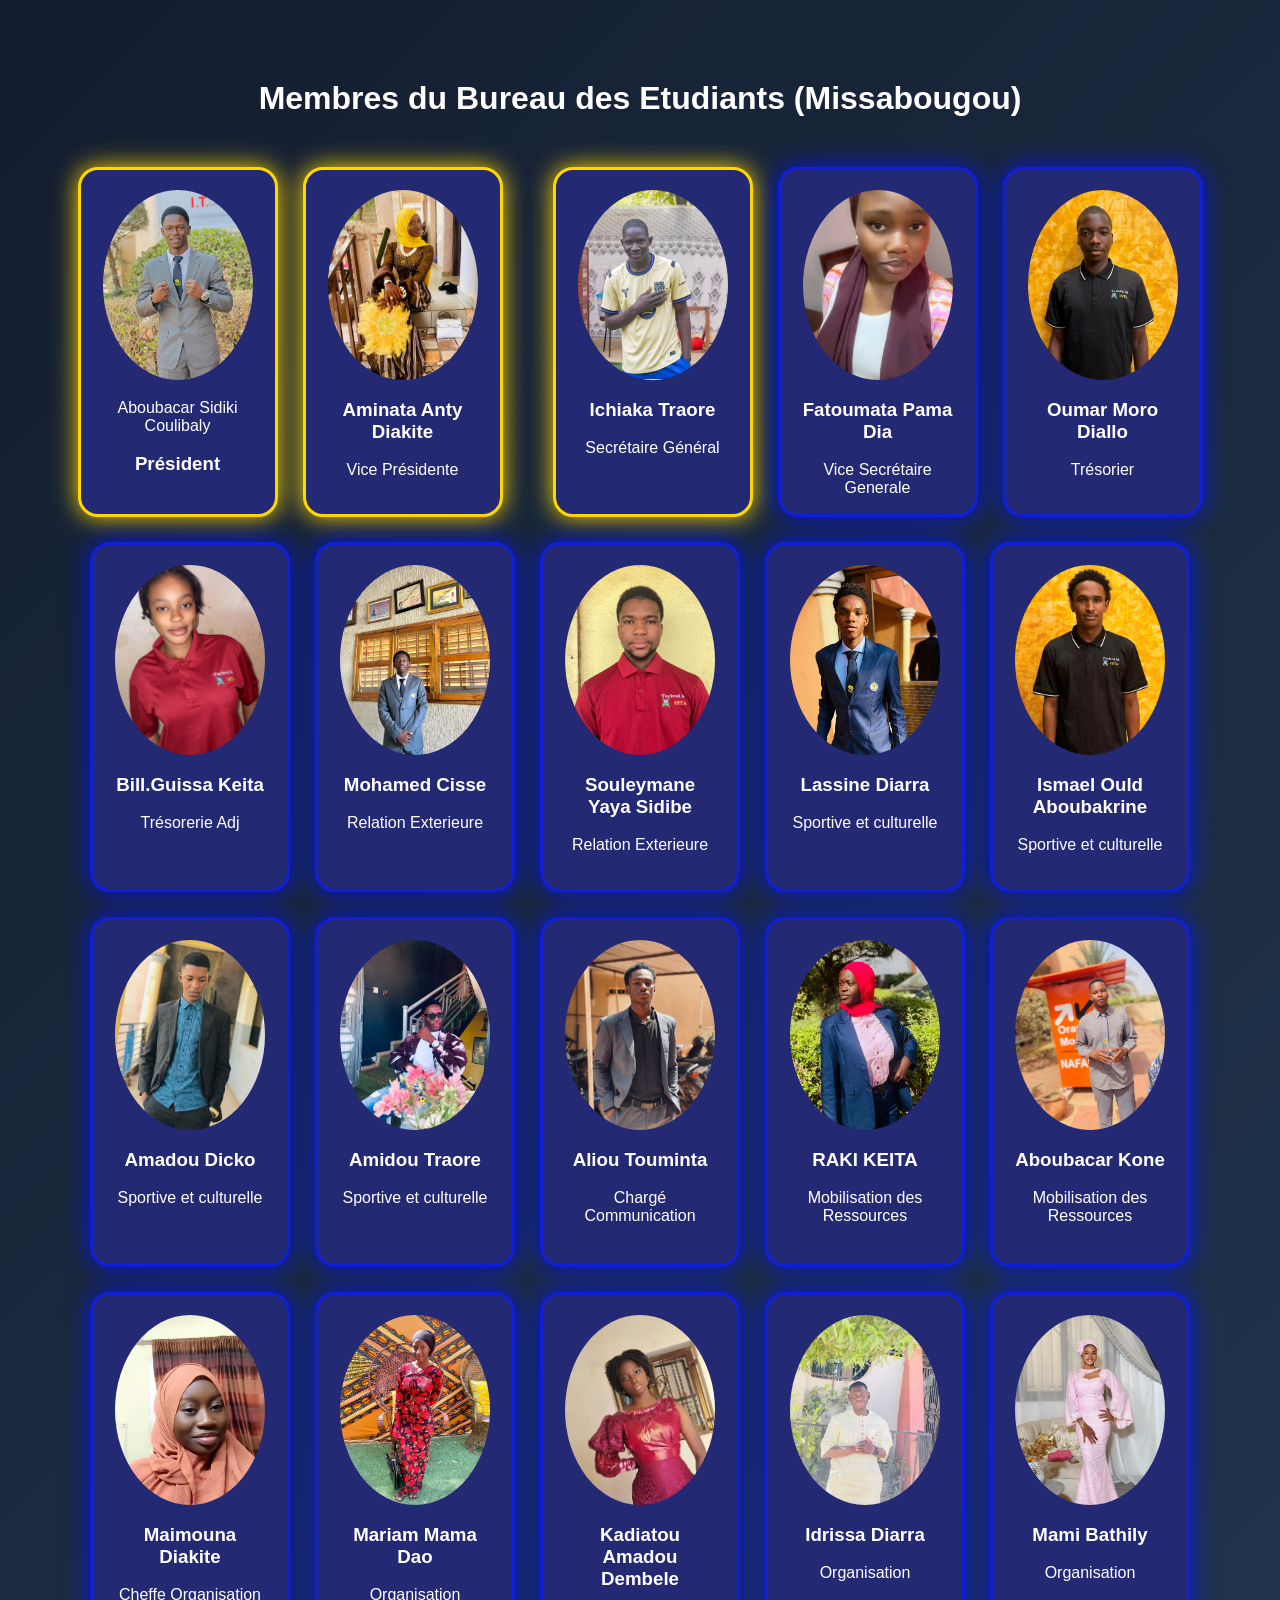
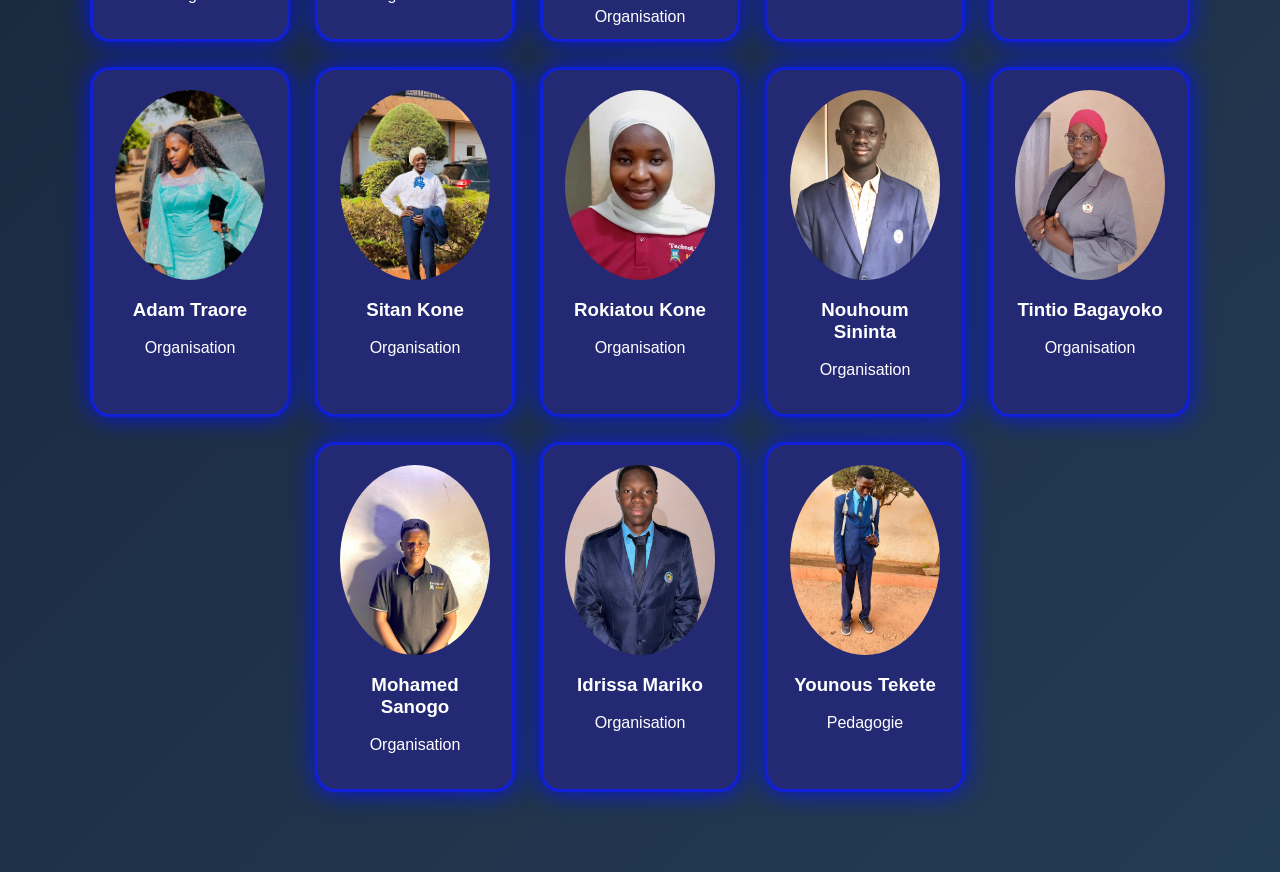
==== commit ccc787f1: "Update membres.html" ====
--- a/membres.html
+++ b/membres.html
@@ -39,9 +39,9 @@
         <div class="card"><img src="ismael.jpeg"><h3>Ismael Ould Aboubakrine</h3> <br> Sportive et culturelle</div>
         <div class="card"><img src="Amadou Dicko L1 GLT.jpg"><h3>Amadou Dicko</h3> <br> Sportive et culturelle</div>
         <div class="card"><img src="Amidou Traore L3 GLT.jpg"><h3>Amidou Traore</h3> <br> Sportive et culturelle</div>
-        <div class="card"><img src="AT.jpeg"><h3>Aliou Touminta</h3> <br> Chargé Communication</div>
+        <div class="card"><img src="AT.png"><h3>Aliou Touminta</h3> <br> Chargé Communication</div>
         <div class="card"><img src="RAKI KEITA L2 MKT.jpg"><h3>RAKI KEITA</h3> <br> Mobilisation des Ressources</div>
-        <div class="card"><img src="Aboubacar Kone.jpg"><h3>Aboubacar Kone</h3> <br> Mobilisation des Ressources</div>
+        <div class="card"><img src="Aboubacar Kone.png"><h3>Aboubacar Kone</h3> <br> Mobilisation des Ressources</div>
         <div class="card"><img src="Dyjo.jpg"><h3>Maimouna Diakite</h3> <br>Cheffe Organisation</div>
          <div class="card"><img src="mariam d.jpeg"><h3>Mariam Mama Dao</h3> <br> Organisation</div>
         <div class="card"><img src="KAD.jpeg"><h3>Kadiatou Amadou Dembele</h3> <br> Organisation</div>
@@ -49,9 +49,9 @@
         <div class="card"><img src="Mami Bathily L2 GLT.jpg"><h3>Mami Bathily</h3> <br> Organisation</div>
         <div class="card"><img src="Adam Traore.jpeg"><h3>Adam Traore</h3> <br> Organisation</div>
         <div class="card"><img src="SK.png"><h3>Sitan Kone</h3> <br> Organisation </div>
-        <div class="card"><img src="Irokiatou kone.jpeg"><h3>Rokiatou Kone</h3> <br>Organisation </div>
+        <div class="card"><img src="rokiatou kone.png"><h3>Rokiatou Kone</h3> <br>Organisation </div>
         <div class="card"><img src="ns.jpeg"><h3>Nouhoum Sininta</h3> <br>Organisation </div>
-        <div class="card"><img src="tintio bagayoko.jpeg"><h3>Tintio Bagayoko</h3> <br>Organisation </div>
+        <div class="card"><img src="tintio bagayoko.png"><h3>Tintio Bagayoko</h3> <br>Organisation </div>
         <div class="card"><img src="Mohamed Sanago.jpeg"><h3>Mohamed Sanogo </h3><br> Organisation</div>
         <div class="card"><img src="im.jpeg"><h3>Idrissa Mariko </h3><br> Organisation</div>
         <div class="card"><img src="tekete.jpeg"><h3>Younous Tekete</h3><br>Pedagogie</div>
